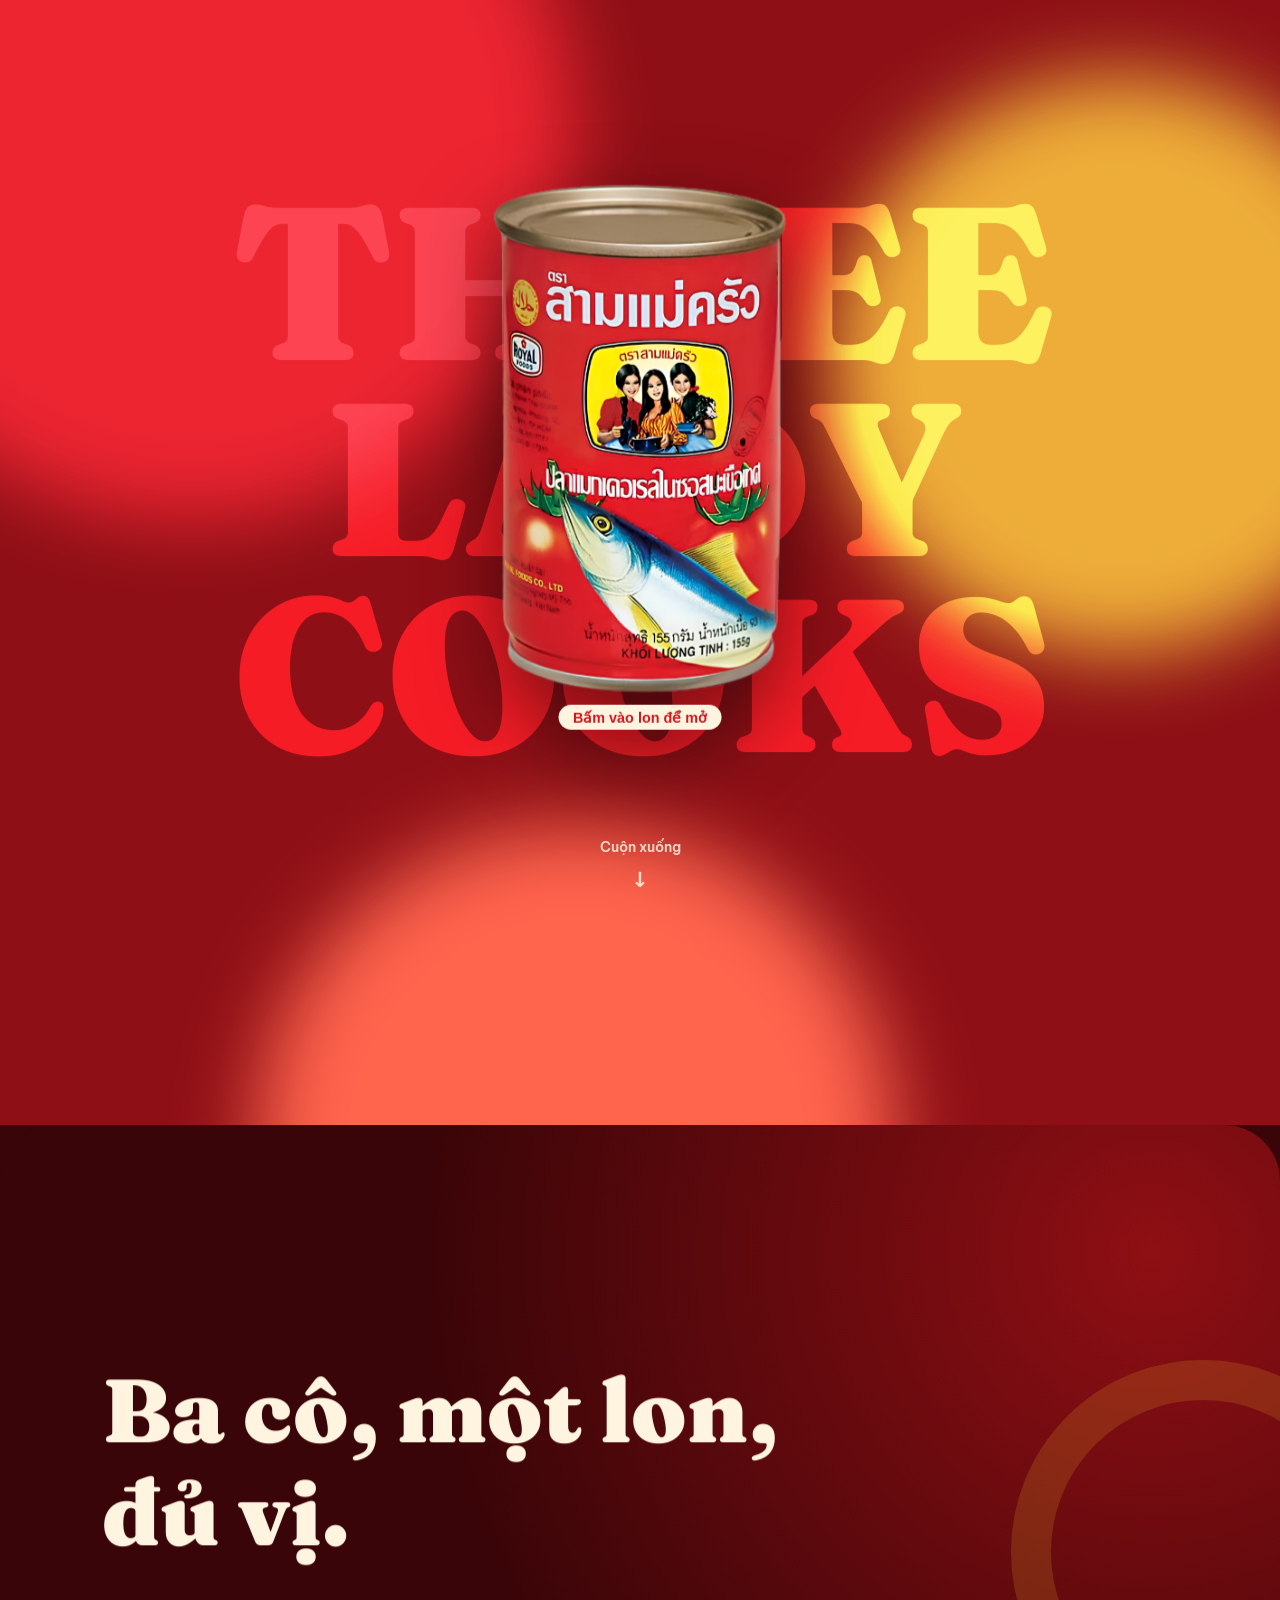
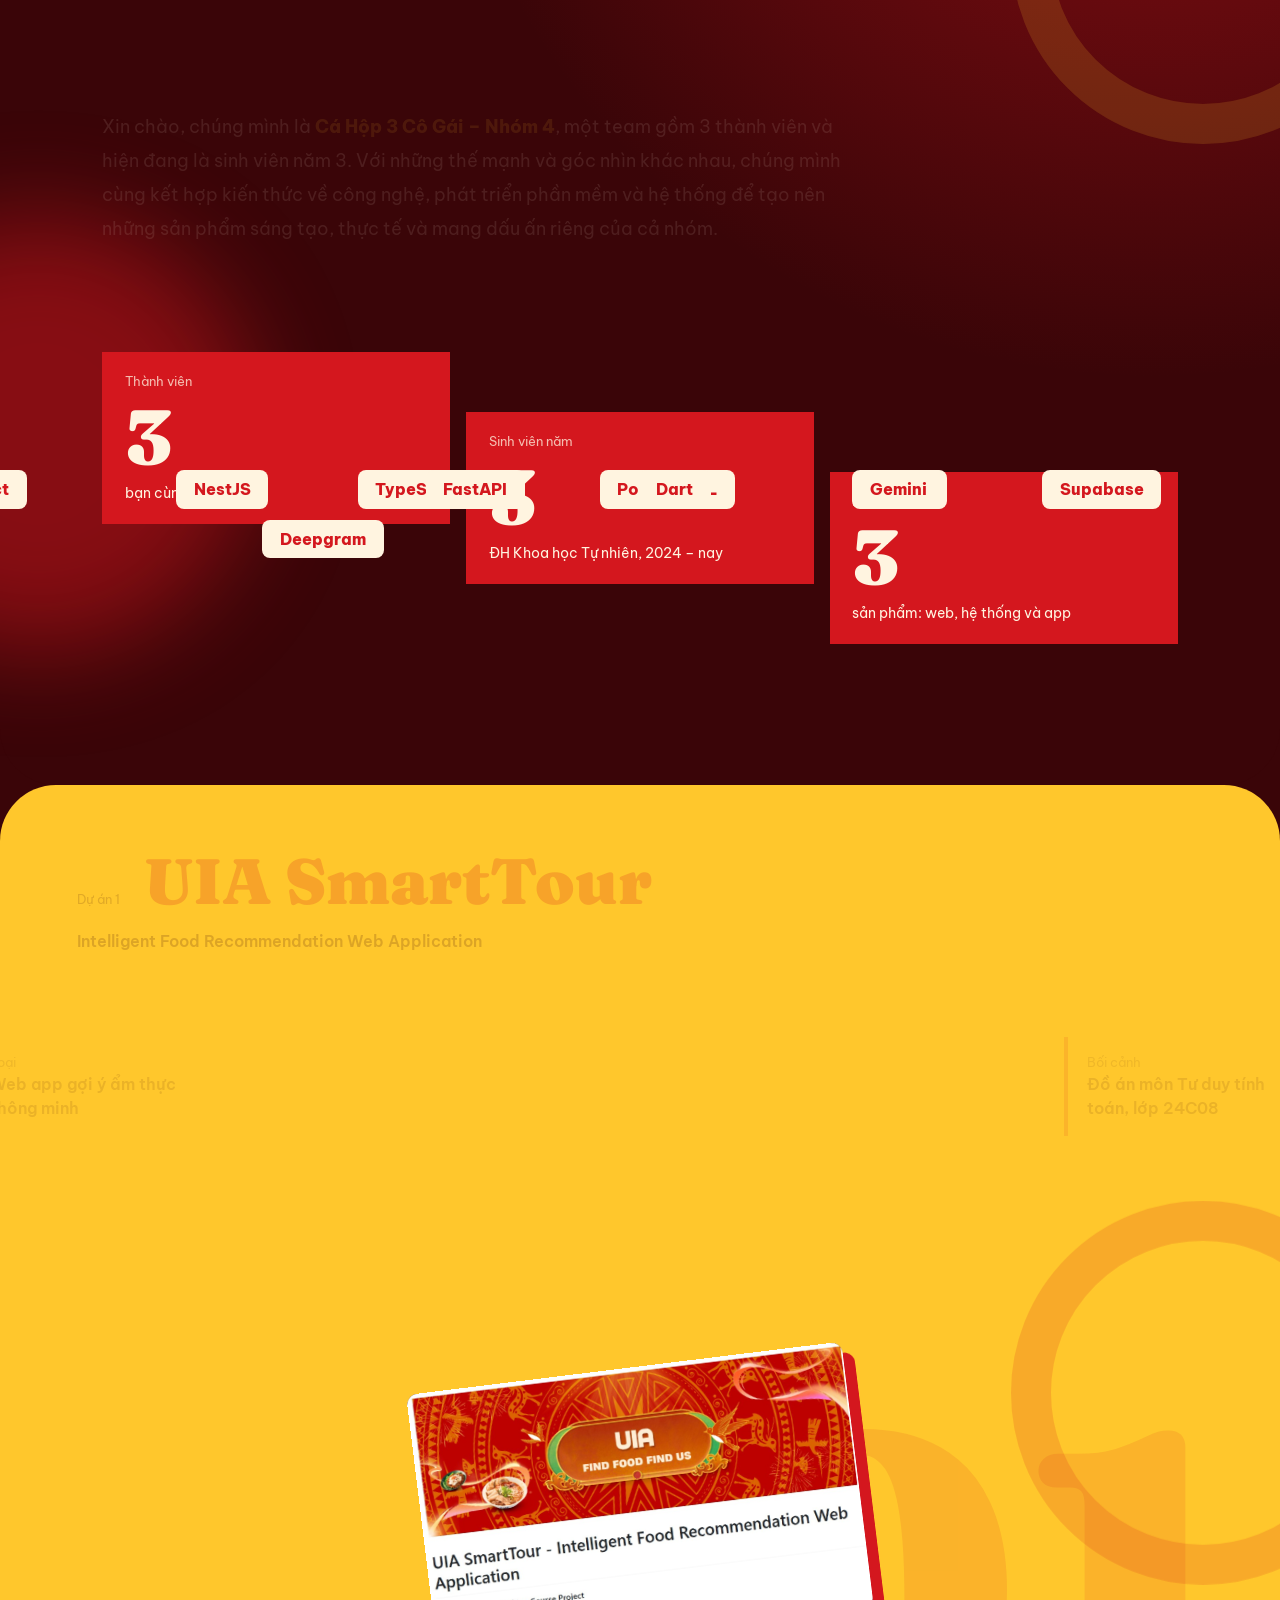
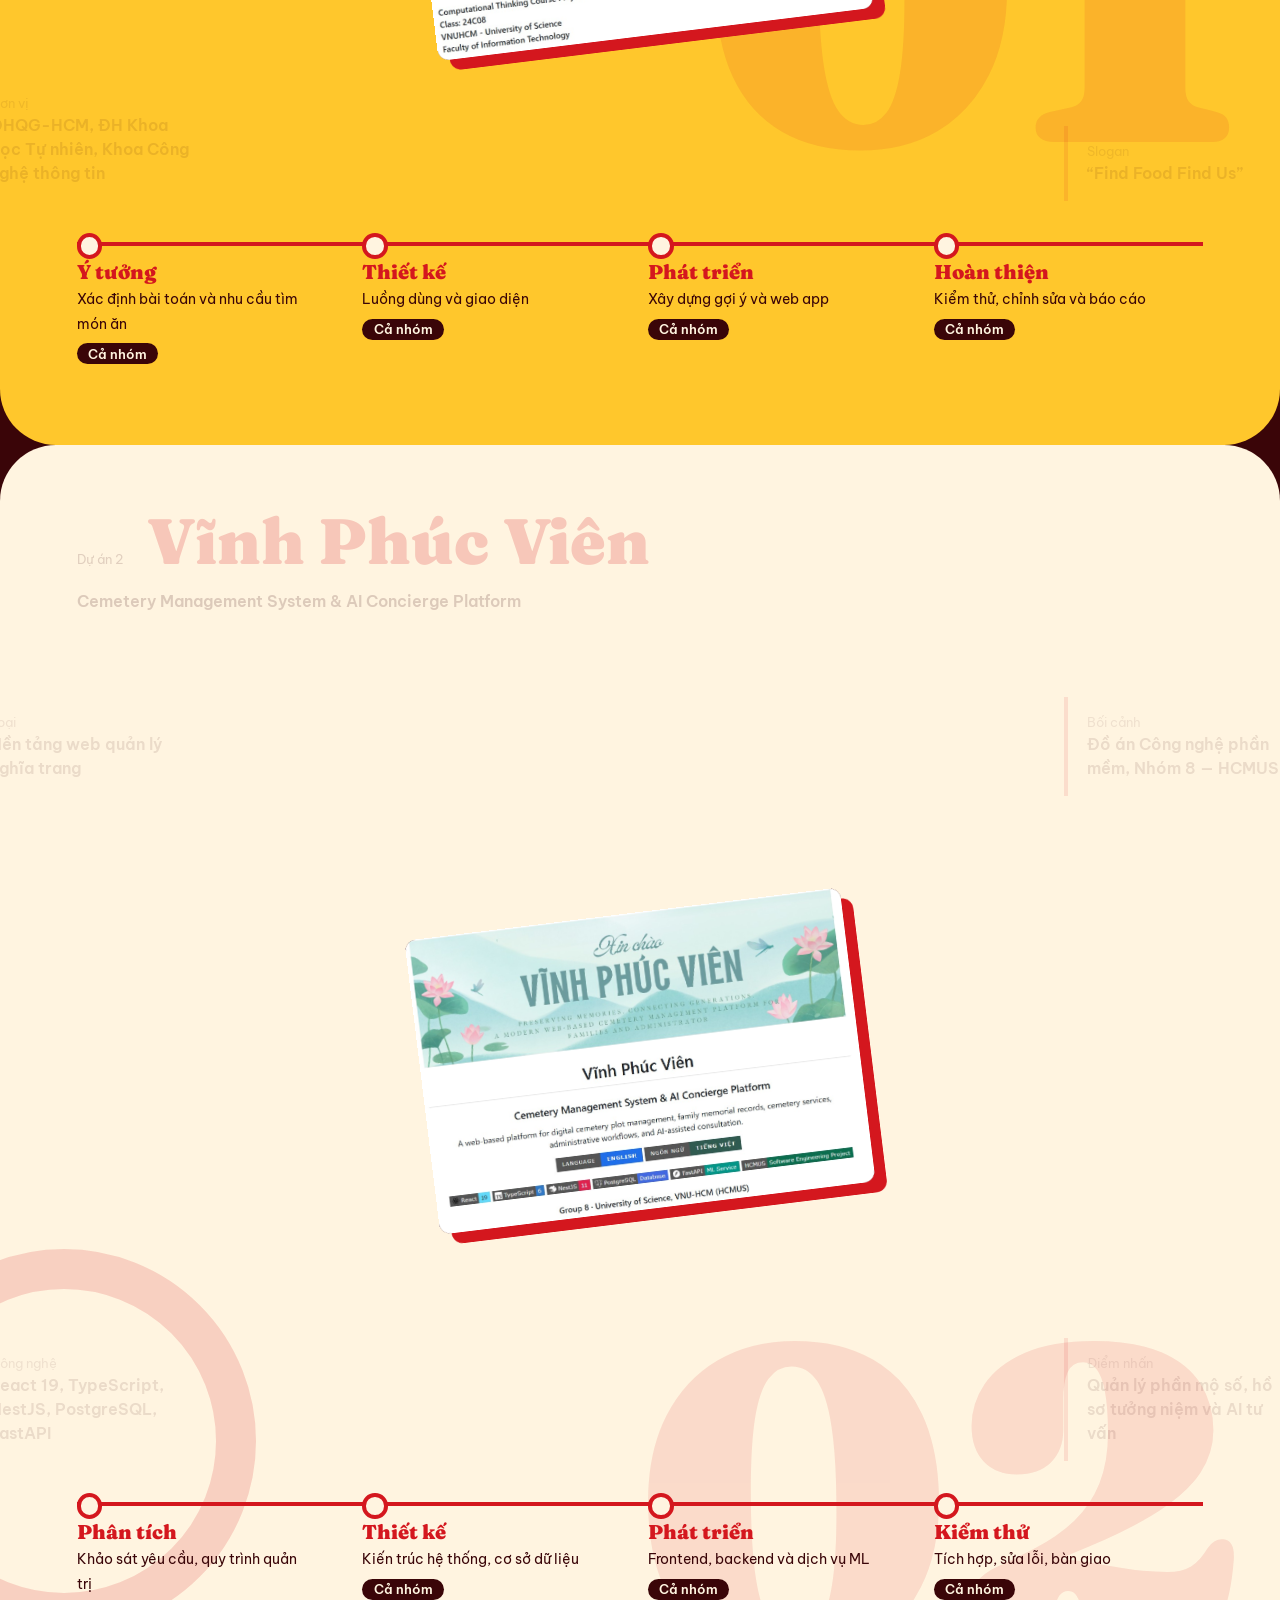
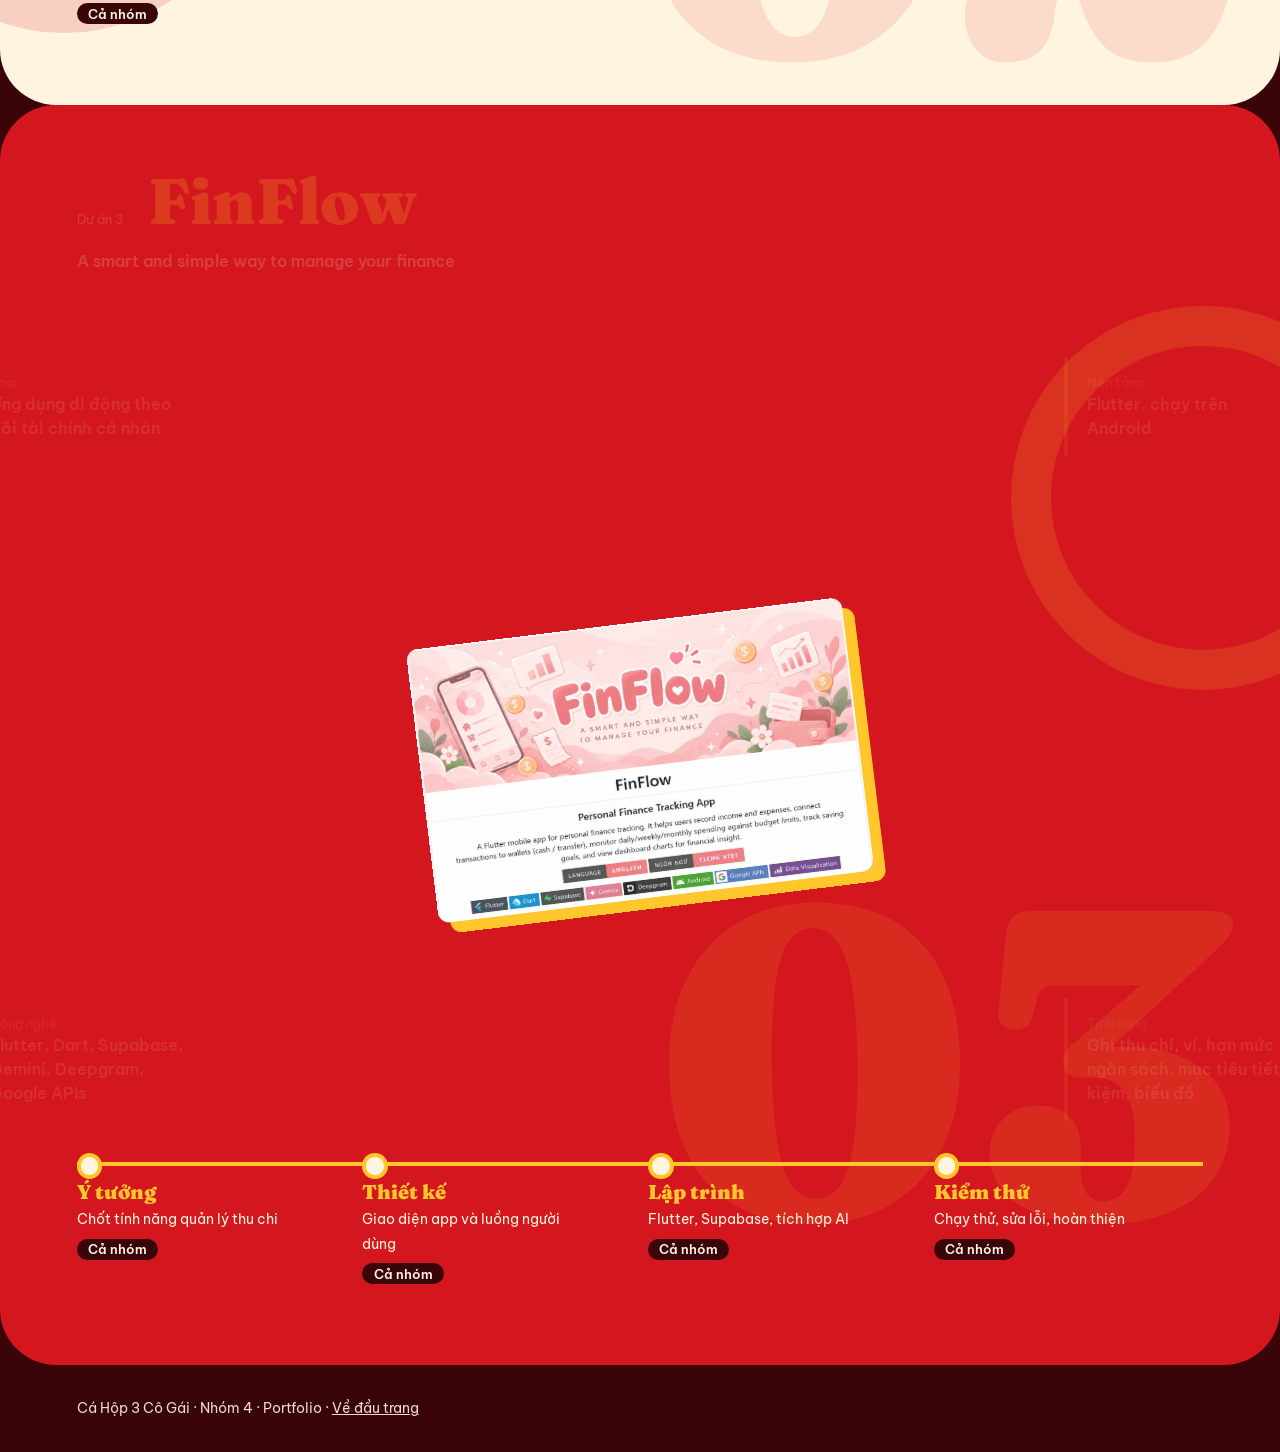
==== index.html @ 7578e7d7 "Block 1" ====
<!doctype html>
<html lang="vi">
  <head>
    <meta charset="utf-8" />
    <meta name="viewport" content="width=device-width, initial-scale=1" />
    <title>Cá Hộp 3 Cô Gái — Nhóm 4 · Portfolio</title>
    <link href="./css/fonts.css" rel="stylesheet" />
    <link href="./css/main.css" rel="stylesheet" />
  </head>
  <body>
    <!-- ============ VIEWPORT 1: HERO + LON CÁ ============
     Trạng thái do js/main.js quản lý: .hero.is-closed (mặc định) | .hero.is-open (đã mở lon, hiện 3 cô)
     Chuyển cảnh đang dùng: B "Sốt tràn" (clip-path circle, xem .wipe trong CSS) -->
    <section id="hero" class="hero is-closed">
      <div class="hero__bg" aria-hidden="true">
        <i class="blob b1 px" style="--speed: -0.08"></i>
        <i class="blob b2 px" style="--speed: 0.12"></i>
        <i class="blob b3 px" style="--speed: -0.18"></i>
      </div>
      <div class="hero__stage">
        <h1 class="hero__word px" style="--speed: -0.25">
          THREE<br />LADY<br />COOKS
        </h1>

        <button
          class="can px"
          style="--speed: 0.1"
          aria-expanded="false"
          aria-controls="cast"
        >
          <img
            src="images/can.png"
            alt="Lon cá hộp Three Lady Cooks — bấm để mở"
          />
          <span class="can__hint">Bấm vào lon để mở</span>
        </button>

        <!-- Lớp sốt tràn: chạy khi mở (.is-open) và chạy ngược khi thu về (.is-closing) -->
        <div class="wipe" aria-hidden="true"></div>

        <div class="cast" id="cast">
          <p class="cast__title">Ba cô, một lon.</p>

          <article class="lady" data-l="thu">
            <div class="lady__photo">
              <span class="lady__init" aria-hidden="true">AT</span>
              <img
                src="images/members/thu.jpg"
                alt="Huỳnh Anh Thư"
                onerror="this.remove()"
              />
            </div>
            <h2>Huỳnh Anh Thư</h2>
            <p>Kỹ thuật Phần mềm</p>
            <a class="btn" href="member.html?m=thu">Xem chi tiết</a>
          </article>
          <article class="lady" data-l="minh">
            <div class="lady__photo">
              <span class="lady__init" aria-hidden="true">NM</span>
              <img
                src="images/members/minh.jpg"
                alt="Nguyễn Ngọc Minh"
                onerror="this.remove()"
              />
            </div>
            <h2>Nguyễn Ngọc Minh</h2>
            <p>Hệ thống thông tin</p>
            <a class="btn" href="member.html?m=minh">Xem chi tiết</a>
          </article>
          <article class="lady" data-l="bang">
            <div class="lady__photo">
              <span class="lady__init" aria-hidden="true">KB</span>
              <img
                src="images/members/bang.jpg"
                alt="Mai Khánh Băng"
                onerror="this.remove()"
              />
            </div>
            <h2>Mai Khánh Băng</h2>
            <p>Kỹ thuật Phần mềm</p>
            <a class="btn" href="member.html?m=bang">Xem chi tiết</a>
          </article>

          <button class="cast__close">Đóng lon</button>
        </div>
      </div>
      <a class="hero__scroll" href="#about"
        >Cuộn xuống<i aria-hidden="true">↓</i></a
      >
    </section>

    <!-- ============ VIEWPORT 2: THÔNG TIN NHÓM ============ -->
    <section id="about" class="about">
      <i class="deco d-ring px" style="--speed: 0.22" aria-hidden="true"></i>
      <i class="deco d-blob px" style="--speed: -0.16" aria-hidden="true"></i>
      <h2 class="about__title px" style="--speed: -0.06">
        Ba cô, một lon,<br />đủ vị.
      </h2>
      <p class="about__text">
        Xin chào, chúng mình là <b>Cá Hộp 3 Cô Gái – Nhóm 4</b>, một team gồm 3
        thành viên và hiện đang là sinh viên năm 3. Với những thế mạnh và góc
        nhìn khác nhau, chúng mình cùng kết hợp kiến thức về công nghệ, phát
        triển phần mềm và hệ thống để tạo nên những sản phẩm sáng tạo, thực tế
        và mang dấu ấn riêng của cả nhóm.
      </p>

      <div class="stats">
        <div><small>Thành viên</small><b>3</b><span>bạn cùng nhóm</span></div>
        <div>
          <small>Sinh viên năm</small><b>3</b
          ><span>ĐH Khoa học Tự nhiên, 2024 – nay</span>
        </div>
        <div>
          <small>Dự án</small><b>3</b
          ><span>sản phẩm: web, hệ thống và app</span>
        </div>
      </div>

      <div class="tools" aria-label="Công nghệ nhóm đã dùng">
        <span>React</span><span>TypeScript</span><span>NestJS</span
        ><span>PostgreSQL</span><span>FastAPI</span><span>Flutter</span
        ><span>Dart</span><span>Supabase</span><span>Gemini</span
        ><span>Deepgram</span>
      </div>
    </section>

    <!-- ============ VIEWPORT 3–5: DỰ ÁN ============
     Mỗi .proj: giữa = ảnh dự án (.proj__shot, parallax), xung quanh = 4 khối thông tin (.info),
     dưới = timeline quá trình build (.tl) với chip cô nào làm giai đoạn nào.
     JS: khi section vào màn hình thì thêm .is-in, CSS vẽ đường timeline chạy dần và sáng từng chấm. -->
    <section id="p1" class="proj proj--yellow">
      <i class="deco d-ring px" style="--speed: 0.28" aria-hidden="true"></i>
      <span class="proj__ghost px" style="--speed: -0.2" aria-hidden="true"
        >01</span
      >
      <header class="proj__head">
        <small>Dự án 1</small>
        <h2>UIA SmartTour</h2>
        <p class="proj__sub">Intelligent Food Recommendation Web Application</p>
      </header>
      <div class="proj__shot px" style="--speed: 0.08">
        <img
          src="images/projects/uia-smarttour.jpg"
          alt="Banner dự án UIA SmartTour — Find Food Find Us"
          loading="lazy"
        />
      </div>
      <aside class="info i1">
        <small>Loại</small>Web app gợi ý ẩm thực thông minh
      </aside>
      <aside class="info i2">
        <small>Bối cảnh</small>Đồ án môn Tư duy tính toán, lớp 24C08
      </aside>
      <aside class="info i3">
        <small>Đơn vị</small>ĐHQG-HCM, ĐH Khoa học Tự nhiên, Khoa Công nghệ
        thông tin
      </aside>
      <aside class="info i4"><small>Slogan</small>“Find Food Find Us”</aside>
      <ol class="tl">
        <li>
          <h3>Ý tưởng</h3>
          <p>Xác định bài toán và nhu cầu tìm món ăn</p>
          <em class="who">Cả nhóm</em>
        </li>
        <li>
          <h3>Thiết kế</h3>
          <p>Luồng dùng và giao diện</p>
          <em class="who">Cả nhóm</em>
        </li>
        <li>
          <h3>Phát triển</h3>
          <p>Xây dựng gợi ý và web app</p>
          <em class="who">Cả nhóm</em>
        </li>
        <li>
          <h3>Hoàn thiện</h3>
          <p>Kiểm thử, chỉnh sửa và báo cáo</p>
          <em class="who">Cả nhóm</em>
        </li>
      </ol>
    </section>

    <section id="p2" class="proj proj--cream">
      <i class="deco d-ring px" style="--speed: -0.24" aria-hidden="true"></i>
      <span class="proj__ghost px" style="--speed: -0.2" aria-hidden="true"
        >02</span
      >
      <header class="proj__head">
        <small>Dự án 2</small>
        <h2>Vĩnh Phúc Viên</h2>
        <p class="proj__sub">
          Cemetery Management System &amp; AI Concierge Platform
        </p>
      </header>
      <div class="proj__shot px" style="--speed: 0.08">
        <img
          src="images/projects/vinh-phuc-vien.jpg"
          alt="Banner dự án Vĩnh Phúc Viên"
          loading="lazy"
        />
      </div>
      <aside class="info i1">
        <small>Loại</small>Nền tảng web quản lý nghĩa trang
      </aside>
      <aside class="info i2">
        <small>Bối cảnh</small>Đồ án Công nghệ phần mềm, Nhóm 8 — HCMUS
      </aside>
      <aside class="info i3">
        <small>Công nghệ</small>React 19, TypeScript, NestJS, PostgreSQL,
        FastAPI
      </aside>
      <aside class="info i4">
        <small>Điểm nhấn</small>Quản lý phần mộ số, hồ sơ tưởng niệm và AI tư
        vấn
      </aside>
      <ol class="tl">
        <li>
          <h3>Phân tích</h3>
          <p>Khảo sát yêu cầu, quy trình quản trị</p>
          <em class="who">Cả nhóm</em>
        </li>
        <li>
          <h3>Thiết kế</h3>
          <p>Kiến trúc hệ thống, cơ sở dữ liệu</p>
          <em class="who">Cả nhóm</em>
        </li>
        <li>
          <h3>Phát triển</h3>
          <p>Frontend, backend và dịch vụ ML</p>
          <em class="who">Cả nhóm</em>
        </li>
        <li>
          <h3>Kiểm thử</h3>
          <p>Tích hợp, sửa lỗi, bàn giao</p>
          <em class="who">Cả nhóm</em>
        </li>
      </ol>
    </section>

    <section id="p3" class="proj proj--red">
      <i class="deco d-ring px" style="--speed: 0.28" aria-hidden="true"></i>
      <span class="proj__ghost px" style="--speed: -0.2" aria-hidden="true"
        >03</span
      >
      <header class="proj__head">
        <small>Dự án 3</small>
        <h2>FinFlow</h2>
        <p class="proj__sub">A smart and simple way to manage your finance</p>
      </header>
      <div class="proj__shot px" style="--speed: 0.08">
        <img
          src="images/projects/finflow.jpg"
          alt="Banner dự án FinFlow"
          loading="lazy"
        />
      </div>
      <aside class="info i1">
        <small>Loại</small>Ứng dụng di động theo dõi tài chính cá nhân
      </aside>
      <aside class="info i2">
        <small>Nền tảng</small>Flutter, chạy trên Android
      </aside>
      <aside class="info i3">
        <small>Công nghệ</small>Flutter, Dart, Supabase, Gemini, Deepgram,
        Google APIs
      </aside>
      <aside class="info i4">
        <small>Tính năng</small>Ghi thu chi, ví, hạn mức ngân sách, mục tiêu
        tiết kiệm, biểu đồ
      </aside>
      <ol class="tl">
        <li>
          <h3>Ý tưởng</h3>
          <p>Chốt tính năng quản lý thu chi</p>
          <em class="who">Cả nhóm</em>
        </li>
        <li>
          <h3>Thiết kế</h3>
          <p>Giao diện app và luồng người dùng</p>
          <em class="who">Cả nhóm</em>
        </li>
        <li>
          <h3>Lập trình</h3>
          <p>Flutter, Supabase, tích hợp AI</p>
          <em class="who">Cả nhóm</em>
        </li>
        <li>
          <h3>Kiểm thử</h3>
          <p>Chạy thử, sửa lỗi, hoàn thiện</p>
          <em class="who">Cả nhóm</em>
        </li>
      </ol>
    </section>

    <footer class="foot">
      Cá Hộp 3 Cô Gái · Nhóm 4 · Portfolio · <a href="#hero">Về đầu trang</a>
    </footer>

    <script src="./js/main.js"></script>
  </body>
</html>
---- css/fonts.css ----
/* fraunces-vietnamese-900-normal */
@font-face {
  font-family: 'Fraunces';
  font-style: normal;
  font-display: swap;
  font-weight: 900;
  src: url(../fonts/fraunces-vietnamese-900-normal.woff2) format('woff2');
  unicode-range: U+0102-0103,U+0110-0111,U+0128-0129,U+0168-0169,U+01A0-01A1,U+01AF-01B0,U+0300-0301,U+0303-0304,U+0308-0309,U+0323,U+0329,U+1EA0-1EF9,U+20AB;
}

/* fraunces-latin-ext-900-normal */
@font-face {
  font-family: 'Fraunces';
  font-style: normal;
  font-display: swap;
  font-weight: 900;
  src: url(../fonts/fraunces-latin-ext-900-normal.woff2) format('woff2');
  unicode-range: U+0100-02BA,U+02BD-02C5,U+02C7-02CC,U+02CE-02D7,U+02DD-02FF,U+0304,U+0308,U+0329,U+1D00-1DBF,U+1E00-1E9F,U+1EF2-1EFF,U+2020,U+20A0-20AB,U+20AD-20C0,U+2113,U+2C60-2C7F,U+A720-A7FF;
}

/* fraunces-latin-900-normal */
@font-face {
  font-family: 'Fraunces';
  font-style: normal;
  font-display: swap;
  font-weight: 900;
  src: url(../fonts/fraunces-latin-900-normal.woff2) format('woff2');
  unicode-range: U+0000-00FF,U+0131,U+0152-0153,U+02BB-02BC,U+02C6,U+02DA,U+02DC,U+0304,U+0308,U+0329,U+2000-206F,U+20AC,U+2122,U+2191,U+2193,U+2212,U+2215,U+FEFF,U+FFFD;
}

/* be-vietnam-pro-vietnamese-400-normal */
@font-face {
  font-family: 'Be Vietnam Pro';
  font-style: normal;
  font-display: swap;
  font-weight: 400;
  src: url(../fonts/be-vietnam-pro-vietnamese-400-normal.woff2) format('woff2');
  unicode-range: U+0102-0103,U+0110-0111,U+0128-0129,U+0168-0169,U+01A0-01A1,U+01AF-01B0,U+0300-0301,U+0303-0304,U+0308-0309,U+0323,U+0329,U+1EA0-1EF9,U+20AB;
}

/* be-vietnam-pro-latin-ext-400-normal */
@font-face {
  font-family: 'Be Vietnam Pro';
  font-style: normal;
  font-display: swap;
  font-weight: 400;
  src: url(../fonts/be-vietnam-pro-latin-ext-400-normal.woff2) format('woff2');
  unicode-range: U+0100-02BA,U+02BD-02C5,U+02C7-02CC,U+02CE-02D7,U+02DD-02FF,U+0304,U+0308,U+0329,U+1D00-1DBF,U+1E00-1E9F,U+1EF2-1EFF,U+2020,U+20A0-20AB,U+20AD-20C0,U+2113,U+2C60-2C7F,U+A720-A7FF;
}

/* be-vietnam-pro-latin-400-normal */
@font-face {
  font-family: 'Be Vietnam Pro';
  font-style: normal;
  font-display: swap;
  font-weight: 400;
  src: url(../fonts/be-vietnam-pro-latin-400-normal.woff2) format('woff2');
  unicode-range: U+0000-00FF,U+0131,U+0152-0153,U+02BB-02BC,U+02C6,U+02DA,U+02DC,U+0304,U+0308,U+0329,U+2000-206F,U+20AC,U+2122,U+2191,U+2193,U+2212,U+2215,U+FEFF,U+FFFD;
}

/* be-vietnam-pro-vietnamese-600-normal */
@font-face {
  font-family: 'Be Vietnam Pro';
  font-style: normal;
  font-display: swap;
  font-weight: 600;
  src: url(../fonts/be-vietnam-pro-vietnamese-600-normal.woff2) format('woff2');
  unicode-range: U+0102-0103,U+0110-0111,U+0128-0129,U+0168-0169,U+01A0-01A1,U+01AF-01B0,U+0300-0301,U+0303-0304,U+0308-0309,U+0323,U+0329,U+1EA0-1EF9,U+20AB;
}

/* be-vietnam-pro-latin-ext-600-normal */
@font-face {
  font-family: 'Be Vietnam Pro';
  font-style: normal;
  font-display: swap;
  font-weight: 600;
  src: url(../fonts/be-vietnam-pro-latin-ext-600-normal.woff2) format('woff2');
  unicode-range: U+0100-02BA,U+02BD-02C5,U+02C7-02CC,U+02CE-02D7,U+02DD-02FF,U+0304,U+0308,U+0329,U+1D00-1DBF,U+1E00-1E9F,U+1EF2-1EFF,U+2020,U+20A0-20AB,U+20AD-20C0,U+2113,U+2C60-2C7F,U+A720-A7FF;
}

/* be-vietnam-pro-latin-600-normal */
@font-face {
  font-family: 'Be Vietnam Pro';
  font-style: normal;
  font-display: swap;
  font-weight: 600;
  src: url(../fonts/be-vietnam-pro-latin-600-normal.woff2) format('woff2');
  unicode-range: U+0000-00FF,U+0131,U+0152-0153,U+02BB-02BC,U+02C6,U+02DA,U+02DC,U+0304,U+0308,U+0329,U+2000-206F,U+20AC,U+2122,U+2191,U+2193,U+2212,U+2215,U+FEFF,U+FFFD;
}

/* be-vietnam-pro-vietnamese-800-normal */
@font-face {
  font-family: 'Be Vietnam Pro';
  font-style: normal;
  font-display: swap;
  font-weight: 800;
  src: url(../fonts/be-vietnam-pro-vietnamese-800-normal.woff2) format('woff2');
  unicode-range: U+0102-0103,U+0110-0111,U+0128-0129,U+0168-0169,U+01A0-01A1,U+01AF-01B0,U+0300-0301,U+0303-0304,U+0308-0309,U+0323,U+0329,U+1EA0-1EF9,U+20AB;
}

/* be-vietnam-pro-latin-ext-800-normal */
@font-face {
  font-family: 'Be Vietnam Pro';
  font-style: normal;
  font-display: swap;
  font-weight: 800;
  src: url(../fonts/be-vietnam-pro-latin-ext-800-normal.woff2) format('woff2');
  unicode-range: U+0100-02BA,U+02BD-02C5,U+02C7-02CC,U+02CE-02D7,U+02DD-02FF,U+0304,U+0308,U+0329,U+1D00-1DBF,U+1E00-1E9F,U+1EF2-1EFF,U+2020,U+20A0-20AB,U+20AD-20C0,U+2113,U+2C60-2C7F,U+A720-A7FF;
}

/* be-vietnam-pro-latin-800-normal */
@font-face {
  font-family: 'Be Vietnam Pro';
  font-style: normal;
  font-display: swap;
  font-weight: 800;
  src: url(../fonts/be-vietnam-pro-latin-800-normal.woff2) format('woff2');
  unicode-range: U+0000-00FF,U+0131,U+0152-0153,U+02BB-02BC,U+02C6,U+02DA,U+02DC,U+0304,U+0308,U+0329,U+2000-206F,U+20AC,U+2122,U+2191,U+2193,U+2212,U+2215,U+FEFF,U+FFFD;
}
---- css/main.css ----
/* ===== Cá Hộp 3 Cô Gái — palette lấy từ bao bì lon =====
   Font: Fraunces 900 (tiêu đề) + Be Vietnam Pro (nội dung), đều có bộ glyph tiếng Việt đầy đủ,
   được nhúng sẵn trong /fonts nên không phụ thuộc mạng. */
:root {
  --tomato: #d4171e; /* đỏ lon */
  --sauce: #8e0f16; /* đỏ sốt đậm */
  --deep: #3a0508; /* nền tối */
  --yolk: #ffc72c; /* vàng nhãn */
  --cream: #fff4e0; /* trắng kem */
  --fish: #8db4d8; /* xanh vảy cá, dùng ít */
  --display: "Fraunces", "Be Vietnam Pro", Georgia, serif;
  --body: "Be Vietnam Pro", system-ui, sans-serif;
  --nav-h: 0px;
  --h-hero: 125vh; /* chiều cao viewport 1 (hero) */
  --h-sec: 140vh; /* chiều cao các viewport còn lại */
}
* {
  box-sizing: border-box;
  margin: 0;
}
html {
  scroll-behavior: smooth;
}
body {
  font: 400 16px/1.7 var(--body);
  background: var(--deep);
  color: var(--cream);
}
a {
  color: inherit;
}
small {
  font-size: 0.8rem;
  opacity: 0.75;
}
:focus-visible {
  outline: 3px solid var(--yolk);
  outline-offset: 3px;
}
/* .px = phần tử parallax. JS đặt transform: translate3d(0, scrollY * var(--speed), 0) */
.px {
  will-change: transform;
}

/* ===== HERO ===== */
.hero {
  position: relative;
  min-height: var(--h-hero);
  overflow: hidden;
  background: var(--sauce);
  isolation: isolate;
}
/* .hero__stage cao đúng 1 màn hình, dính ở đầu hero: lon + 3 cô luôn nằm giữa màn hình đầu tiên
   dù hero đã được kéo cao hơn */
.hero__stage {
  position: absolute;
  inset: 0 0 auto 0;
  height: 100vh;
  display: grid;
  place-items: center;
}
.hero__scroll {
  position: absolute;
  z-index: 2;
  top: calc(100vh - 4rem);
  left: 50%;
  translate: -50% 0;
  display: grid;
  justify-items: center;
  gap: 0.2rem;
  font-weight: 600;
  font-size: 0.85rem;
  text-decoration: none;
  color: var(--cream);
  opacity: 0.85;
  transition: opacity 0.3s;
}
.hero__scroll i {
  font-style: normal;
  font-size: 1.3rem;
  animation: nudge 1.6s ease-in-out infinite;
}
@keyframes nudge {
  50% {
    translate: 0 6px;
  }
}
.hero.is-open .hero__scroll {
  opacity: 0;
  pointer-events: none;
}
.hero__bg .blob {
  position: absolute;
  border-radius: 50%;
  filter: blur(40px);
  mix-blend-mode: screen;
}
.b1 {
  width: 60vw;
  height: 60vw;
  left: -15vw;
  top: -20vw;
  background: var(--tomato);
}
.b2 {
  width: 45vw;
  height: 45vw;
  right: -10vw;
  top: 10vh;
  background: var(--yolk);
  opacity: 0.85;
}
.b3 {
  width: 50vw;
  height: 50vw;
  left: 20vw;
  bottom: -25vw;
  background: #ff5a3c;
}
.hero__word {
  position: absolute;
  z-index: 0;
  font: 400 clamp(4rem, 17vw, 15rem)/0.9 var(--display);
  text-align: center;
  color: var(--cream);
  opacity: 0.92;
  mix-blend-mode: overlay;
  letter-spacing: -0.02em;
  transition: opacity 0.6s;
}
.can {
  position: relative;
  z-index: 2;
  border: 0;
  background: none;
  cursor: pointer;
  width: min(clamp(180px, 26vw, 320px), 34vh); /* không cao quá ~60% màn hình */
  transition:
    transform 0.5s cubic-bezier(0.3, 1.4, 0.5, 1),
    opacity 0.4s;
  filter: drop-shadow(0 30px 40px rgba(0, 0, 0, 0.5));
}
.can img {
  display: block;
  width: 100%;
}
.can:hover {
  transform: translateY(-8px) rotate(-2deg);
}
.can__hint {
  position: absolute;
  left: 50%;
  bottom: -2.2rem;
  translate: -50% 0;
  white-space: nowrap;
  font-weight: 600;
  font-size: 0.9rem;
  background: var(--cream);
  color: var(--tomato);
  padding: 0.3rem 0.9rem;
  border-radius: 99px;
}

/* lớp chuyển cảnh B: sốt tràn từ tâm lon */
.wipe {
  position: absolute;
  inset: 0;
  z-index: 3;
  background: var(--tomato);
  pointer-events: none;
  clip-path: circle(0 at 50% 55%);
  transition: clip-path 0.8s cubic-bezier(0.7, 0, 0.3, 1);
}
.hero.is-open .wipe {
  clip-path: circle(0 at 50% 55%);
  animation: wipe 1.2s cubic-bezier(0.7, 0, 0.3, 1);
}
@keyframes wipe {
  0% {
    clip-path: circle(0 at 50% 55%);
  }
  45% {
    clip-path: circle(150% at 50% 55%);
  }
  100% {
    clip-path: circle(150% at 50% 55%);
    opacity: 0;
  }
}

/* trạng thái mở lon */
.hero.is-open .can {
  transform: translateY(120%) scale(0.6);
  opacity: 0;
  pointer-events: none;
  transition-delay: 0.35s;
}
.hero.is-open .hero__word {
  opacity: 0.35;
}

/* thu 3 cô về lon: chạy NGƯỢC hiệu ứng sốt tràn (JS thêm .is-closing rồi tự gỡ) */
.hero.is-closing .wipe {
  animation: wipe 1.2s cubic-bezier(0.7, 0, 0.3, 1) reverse both;
}
.hero.is-closing .can {
  transition-delay: 0.45s;
}

/* trạng thái khôi phục: mở sẵn, không animation (JS thêm .is-restored rồi gỡ sau 1 frame) */
.hero.is-restored * {
  animation: none !important;
  transition: none !important;
}

/* 3 cô */
.cast {
  position: absolute;
  inset: 0;
  z-index: 2;
  display: grid;
  grid-template-columns: repeat(3, minmax(0, 1fr));
  align-content: center;
  align-items: start;
  gap: 2vw;
  padding: 0 8vw;
  opacity: 0;
  visibility: hidden;
  transition:
    opacity 0.3s,
    visibility 0s 0.3s;
}
.hero.is-open .cast {
  opacity: 1;
  visibility: visible;
  transition:
    opacity 0.4s 0.5s,
    visibility 0s;
}
.cast__title {
  grid-column: 1/-1;
  text-align: center;
  font: 900 clamp(1.6rem, 4vw, 3rem)/1.2 var(--display);
}
.lady {
  background: var(--cream);
  color: var(--deep);
  border: 6px solid var(--yolk);
  border-radius: 22px;
  padding: 1rem;
  text-align: center;
  box-shadow:
    0 0 0 4px var(--tomato),
    0 20px 40px rgba(0, 0, 0, 0.35);
}
.lady {
  transition: scale 0.4s cubic-bezier(0.3, 1.4, 0.5, 1);
}
.hero.is-closed .lady {
  scale: 0.7; /* co lại dần khi thu về lon */
}
.hero.is-open .lady {
  transition-delay: 0.5s;
}
.lady:nth-of-type(1) {
  rotate: -3deg;
}
.lady:nth-of-type(3) {
  rotate: 3deg;
}
.lady:nth-of-type(2) {
  translate: 0 -18px;
}
.lady__photo {
  position: relative;
  overflow: hidden;
  aspect-ratio: 3/4;
  max-height: 38vh;
  width: 100%;
  border-radius: 12px;
  background: linear-gradient(160deg, var(--yolk), var(--tomato));
  display: grid;
  place-items: center;
  color: var(--cream);
  margin-bottom: 0.8rem;
}
.lady[data-l="minh"] .lady__photo {
  background: linear-gradient(160deg, var(--fish), #3d6f9e);
}
.lady[data-l="bang"] .lady__photo {
  background: linear-gradient(160deg, #ffd9a8, var(--tomato));
}
.lady__init {
  font: 900 clamp(3rem, 7vw, 5.5rem) / 1 var(--display);
  text-shadow: 0 4px 0 rgba(58, 5, 8, 0.25);
}
/* ảnh thật (images/members/*.jpg) phủ lên chữ cái viết tắt; không có file thì tự bỏ */
.lady__photo img,
.m-photo img {
  position: absolute;
  inset: 0;
  width: 100%;
  height: 100%;
  object-fit: cover;
  border-radius: inherit;
}
.lady h2 {
  font: 900 1.45rem/1.25 var(--display);
  color: var(--tomato);
  margin-bottom: 0.1rem;
}
.lady p {
  margin-bottom: 0.8rem;
  font-weight: 600;
  font-size: 0.95rem;
}
.btn,
.cast__close,
.back {
  display: inline-block;
  font: 600 0.9rem var(--body);
  text-decoration: none;
  cursor: pointer;
  border: 0;
  background: var(--tomato);
  color: var(--cream);
  padding: 0.55rem 1.2rem;
  border-radius: 99px;
}
.btn:hover,
.cast__close:hover,
.back:hover {
  background: var(--sauce);
}
.cast__close {
  grid-column: 1/-1;
  justify-self: center;
  background: var(--cream);
  color: var(--tomato);
}

/* ===== ABOUT ===== */
.about {
  position: relative;
  overflow: hidden; /* chặn vòng tròn trang trí tràn ngang + giữ góc bo */
  min-height: var(--h-sec);
  padding: 16vh 8vw 12vh;
  background: var(--deep);
  display: grid;
  gap: 3.5rem;
  align-content: center;
  background-image: radial-gradient(
    circle at 90% 10%,
    rgba(212, 23, 30, 0.55),
    transparent 45%
  );
}
.about__title {
  font: 900 clamp(2.5rem, 7vw, 6rem)/1.15 var(--display);
}
.about__text {
  max-width: 62ch;
  font-size: 1.15rem;
  line-height: 1.85;
}
.about__text b {
  color: var(--yolk);
}
.stats {
  display: grid;
  grid-template-columns: repeat(3, 1fr);
  gap: 1rem;
}
.stats div {
  background: var(--tomato);
  padding: 1.2rem 1.4rem;
  display: grid;
  gap: 0.1rem;
}
.stats b {
  font: 900 clamp(3rem, 6vw, 5rem)/1.1 var(--display);
  color: var(--cream);
}
.stats span {
  font-size: 0.9rem;
}
.tools {
  display: flex;
  flex-wrap: wrap;
  gap: 0.7rem;
}
.tools span {
  background: var(--cream);
  color: var(--tomato);
  font-weight: 800;
  padding: 0.5rem 1.1rem;
  border-radius: 8px;
  line-height: 1.4;
}

/* ===== PROJECTS ===== */
.proj {
  min-height: var(--h-sec);
  padding: 12vh 6vw 9vh;
  display: grid;
  gap: 2rem 2.5rem;
  position: relative;
  overflow: hidden;
  grid-template-columns: 1fr 2.2fr 1fr;
  grid-template-rows: auto 1fr auto;
  grid-template-areas: "head head head" "i1 shot i2" "tl tl tl";
}
.proj--yellow {
  background: var(--yolk);
  color: var(--deep);
  --ink: var(--tomato);
}
.proj--cream {
  background: var(--cream);
  color: var(--deep);
  --ink: var(--tomato);
}
.proj--red {
  background: var(--tomato);
  color: var(--cream);
  --ink: var(--yolk);
}
.proj__head {
  grid-area: head;
  display: flex;
  flex-wrap: wrap;
  align-items: baseline;
  gap: 0.5rem 1.5rem;
}
.proj__head h2 {
  font: 900 clamp(2rem, 5vw, 4.5rem)/1.2 var(--display);
  color: var(--ink);
}
.proj__sub {
  flex-basis: 100%;
  font-weight: 600;
  opacity: 0.85;
}
.proj__shot {
  grid-area: shot;
  align-self: center;
  overflow: hidden;
  border-radius: 14px;
  background: var(--deep);
  box-shadow: 14px 14px 0 var(--ink);
}
.proj__shot img {
  display: block;
  width: 100%;
  height: auto; /* giữ nguyên tỉ lệ ảnh, không cắt chữ */
}
.info {
  padding: 1rem 1.2rem;
  border-left: 4px solid var(--ink);
  font-weight: 600;
  line-height: 1.5;
  align-self: start;
}
.info small {
  display: block;
  font-weight: 400;
}
.i1 {
  grid-area: i1;
}
.i2 {
  grid-area: i2;
}
.i3 {
  grid-area: i1;
  align-self: end;
}
.i4 {
  grid-area: i2;
  align-self: end;
}

/* timeline quá trình build: đây là chuỗi thật nên mới đánh dấu bằng chấm nối */
.tl {
  grid-area: tl;
  list-style: none;
  padding: 0;
  display: grid;
  grid-template-columns: repeat(4, 1fr);
  gap: 1rem;
  position: relative;
  padding-top: 1.6rem;
}
.tl::before {
  content: "";
  position: absolute;
  left: 0;
  right: 0;
  top: 0.55rem;
  height: 4px;
  background: var(--ink);
  transform-origin: left;
} /* JS: scaleX 0→1 khi vào màn hình */
.tl li {
  position: relative;
  display: grid;
  gap: 0.15rem;
  align-content: start;
}
.tl li::before {
  content: "";
  position: absolute;
  left: 0;
  top: -1.6rem;
  width: 1.1rem;
  height: 1.1rem;
  border-radius: 50%;
  background: var(--cream);
  border: 4px solid var(--ink);
}
.tl h3 {
  font: 900 1.25rem/1.3 var(--display);
  color: var(--ink);
}
.tl p {
  font-size: 0.9rem;
  max-width: 26ch;
}
.who {
  display: inline-block;
  font: 600 0.8rem var(--body);
  font-style: normal;
  padding: 0.15rem 0.7rem;
  border-radius: 99px;
  margin: 0.3rem 0.3rem 0 0;
  justify-self: start;
  background: var(--deep);
  color: var(--cream);
}
.who[data-l="thu"] {
  background: var(--yolk);
  color: var(--deep);
}
.who[data-l="minh"] {
  background: var(--fish);
  color: var(--deep);
}
.who[data-l="bang"] {
  background: var(--cream);
  color: var(--tomato);
  box-shadow: inset 0 0 0 2px var(--tomato);
}

.foot {
  padding: 2rem 6vw;
  background: var(--deep);
  font-size: 0.85rem;
  opacity: 0.9;
}

/* timeline vẽ dần khi cuộn tới (class .js do main.js thêm vào <html>) */
.js .tl::before {
  transform: scaleX(0);
  transition: transform 1.2s cubic-bezier(0.6, 0, 0.2, 1);
}
.js .tl li::before {
  background: var(--deep);
  transition: background 0.3s;
}
.js .tl li {
  opacity: 0.35;
  transition: opacity 0.5s;
}
.js .proj.is-in .tl::before {
  transform: scaleX(1);
}
.js .proj.is-in .tl li {
  opacity: 1;
}
.js .proj.is-in .tl li::before {
  background: var(--cream);
}
.js .proj.is-in .tl li:nth-child(1),
.js .proj.is-in .tl li:nth-child(1)::before {
  transition-delay: 0.2s;
}
.js .proj.is-in .tl li:nth-child(2),
.js .proj.is-in .tl li:nth-child(2)::before {
  transition-delay: 0.5s;
}
.js .proj.is-in .tl li:nth-child(3),
.js .proj.is-in .tl li:nth-child(3)::before {
  transition-delay: 0.8s;
}
.js .proj.is-in .tl li:nth-child(4),
.js .proj.is-in .tl li:nth-child(4)::before {
  transition-delay: 1.1s;
}
@media (max-width: 820px) {
  .js .tl::before {
    transform: scaleY(0);
    transform-origin: top;
  }
  .js .proj.is-in .tl::before {
    transform: scaleY(1);
  }
}

/* ===== TRANG THÀNH VIÊN ===== */
.member {
  --c: var(--yolk);
  background: var(--tomato);
}
.member[data-m="minh"] {
  --c: var(--fish);
}
.member[data-m="bang"] {
  --c: var(--cream);
}
.back {
  position: fixed;
  top: 14px;
  left: 4vw;
  z-index: 50;
  background: var(--cream);
  color: var(--tomato);
}
.m {
  min-height: var(--h-sec);
  position: relative;
  overflow: hidden;
  display: grid;
  grid-template-columns: 1fr 1fr 1fr;
  align-items: center;
  gap: 2rem;
  padding: 8rem 6vw 6rem;
  background: linear-gradient(160deg, var(--tomato), var(--sauce));
}
.m-bg {
  position: absolute;
  left: 0;
  right: 0;
  top: 14vh;
  text-align: center;
  white-space: nowrap;
  font: 900 clamp(4rem, 12vw, 13rem)/1.3 var(--display);
  color: var(--cream);
  opacity: 0.14;
  pointer-events: none;
}
.m-photo {
  position: relative;
  grid-column: 2;
  grid-row: 1;
  aspect-ratio: 3/4;
  border-radius: 200px 200px 16px 16px;
  overflow: hidden;
  background: linear-gradient(var(--c), var(--yolk));
  display: grid;
  place-items: center;
  color: var(--deep);
  box-shadow: 12px 12px 0 var(--deep);
}
.m-init {
  font: 900 clamp(5rem, 11vw, 9rem) / 1 var(--display);
  opacity: 0.55;
}
.m-main {
  grid-column: 1;
  grid-row: 1;
  position: relative;
}
.m-main h2 {
  font: 900 clamp(2.2rem, 4vw, 3.8rem)/1.2 var(--display);
  margin-bottom: 0.4rem;
  color: var(--c);
}
.m-role {
  font-weight: 800;
  font-size: 1.1rem;
  margin-bottom: 1rem;
}
.m-bio {
  max-width: 48ch;
  margin-bottom: 1.4rem;
}
.m-main .tools span {
  font-size: 0.9rem;
  padding: 0.4rem 0.9rem;
}
.m-side {
  grid-column: 3;
  grid-row: 1;
  position: relative;
  background: var(--deep);
  padding: 1.5rem;
  border-radius: 14px;
}
.m-side h3 {
  font: 900 1.15rem/1.3 var(--display);
  color: var(--c);
  margin: 0 0 0.5rem;
}
.m-side p {
  margin-bottom: 1.2rem;
}
.m-side ul {
  padding-left: 1.1rem;
  margin-bottom: 1.2rem;
  display: grid;
  gap: 0.5rem;
}

/* ===== RESPONSIVE ===== */
@media (max-width: 820px) {
  :root {
    --h-hero: 110vh;
    --h-sec: 100vh;
  }
  .proj__shot {
    box-shadow: 8px 8px 0 var(--ink);
  }
  .cast {
    grid-template-columns: 1fr;
    gap: 0.8rem;
    padding: 0 12vw;
    align-content: start;
    overflow-y: auto;
    padding-top: 1rem;
  }
  .lady {
    display: grid;
    grid-template-columns: 90px 1fr;
    text-align: left;
    gap: 0 1rem;
    rotate: none !important;
    translate: none !important;
  }
  .lady__photo {
    grid-row: 1/4;
    aspect-ratio: 1;
  }
  .stats {
    grid-template-columns: 1fr;
  }
  .proj {
    grid-template-columns: 1fr;
    grid-template-rows: none;
    grid-template-areas: "head" "shot" "i1" "i2" "tl";
  }
  .i3 {
    grid-area: i1;
  }
  .i4 {
    grid-area: i2;
  }
  .tl {
    grid-template-columns: 1fr;
    padding: 0 0 0 1.8rem;
    gap: 1.4rem;
  }
  .tl::before {
    top: 0;
    bottom: 0;
    left: 0.5rem;
    right: auto;
    width: 4px;
    height: auto;
  }
  .tl li::before {
    left: -1.8rem;
    top: 0.25rem;
  }
  .m {
    grid-template-columns: 1fr;
  }
  .m-photo,
  .m-main,
  .m-side {
    grid-column: 1;
    grid-row: auto;
  }
  .m-photo {
    max-width: 260px;
  }
}

/* ===== PARALLAX GIỮA CÁC VIEWPORT =====
   JS (main.js) gắn class .stack lên <html> rồi ghi --cover / --e / --r vào từng section.
   Không có JS hoặc bật "giảm chuyển động" thì các biến lấy giá trị mặc định = trang tĩnh. */
.stack section {
  position: sticky; /* top do JS đặt: dính khi đáy section chạm đáy màn hình */
  transform-origin: 50% calc(100% - 50vh);
  scale: calc(1 - var(--cover, 0) * 0.12);
  border-radius: calc(var(--r, 0) * 56px);
  will-change: scale;
}
.stack .foot {
  position: relative;
}
/* lớp tối phủ dần lên viewport bị đè */
.stack section::after {
  content: "";
  position: absolute;
  inset: 0;
  z-index: 60;
  background: var(--deep);
  opacity: calc(var(--cover, 0) * 0.7);
  pointer-events: none;
}
/* hero: chữ to phóng dần ra khi rời viewport 1 */
.hero__word {
  scale: calc(1 + var(--cover, 0) * 0.5);
}
.hero__stage {
  opacity: calc(1 - var(--cover, 0) * 0.5);
}

/* các lớp trang trí parallax trong từng viewport */
.deco {
  position: absolute;
  z-index: 0;
  border-radius: 50%;
  pointer-events: none;
}
.d-ring {
  width: 30vw;
  height: 30vw;
  right: -9vw;
  top: 14vh;
  border: 3.2vw solid var(--ink, var(--yolk));
  opacity: 0.16;
}
.d-blob {
  width: 34vw;
  height: 34vw;
  left: -14vw;
  bottom: 6vh;
  background: var(--tomato);
  filter: blur(50px);
  opacity: 0.5;
}
.proj:nth-of-type(even) .d-ring {
  right: auto;
  left: -10vw;
  top: auto;
  bottom: 14vh;
}
.proj__ghost {
  position: absolute;
  z-index: 0;
  right: 3vw;
  bottom: 4vh;
  font: 900 clamp(12rem, 34vw, 36rem) / 1 var(--display);
  color: var(--ink);
  opacity: 0.11;
  pointer-events: none;
  user-select: none;
}
.about > *:not(.deco),
.proj > *:not(.deco):not(.proj__ghost) {
  position: relative;
  z-index: 1;
}

/* nội dung trượt / xoay / phóng vào khi viewport lộ ra (--e: 0 → 1) */
.proj__shot {
  scale: calc(0.8 + 0.2 * var(--e, 1));
  rotate: calc((1 - var(--e, 1)) * -7deg);
}
.proj .i1,
.proj .i3 {
  translate: calc((1 - var(--e, 1)) * -110px) 0;
  opacity: calc(0.1 + 0.9 * var(--e, 1));
}
.proj .i2,
.proj .i4 {
  translate: calc((1 - var(--e, 1)) * 110px) 0;
  opacity: calc(0.1 + 0.9 * var(--e, 1));
}
.proj__head {
  translate: 0 calc((1 - var(--e, 1)) * -50px);
  opacity: calc(0.2 + 0.8 * var(--e, 1));
}
.about__text {
  translate: 0 calc((1 - var(--e, 1)) * 60px);
  opacity: calc(0.1 + 0.9 * var(--e, 1));
}
.stats div:nth-child(1) {
  translate: 0 calc((1 - var(--e, 1)) * 110px);
}
.stats div:nth-child(2) {
  translate: 0 calc((1 - var(--e, 1)) * 170px);
}
.stats div:nth-child(3) {
  translate: 0 calc((1 - var(--e, 1)) * 230px);
}
.tools span:nth-child(odd) {
  translate: calc((1 - var(--e, 1)) * -160px) 0;
}
.tools span:nth-child(even) {
  translate: calc((1 - var(--e, 1)) * 160px) 0;
}
/* trang thành viên không xếp chồng: trả các thẻ chip về đúng chỗ */
.member .tools span {
  translate: none;
}

@media (prefers-reduced-motion: reduce) {
  html {
    scroll-behavior: auto;
  }
  *,
  *::before,
  *::after {
    animation-duration: 0.01ms !important;
    transition-duration: 0.01ms !important;
  }
  .px {
    translate: none !important;
  }
}
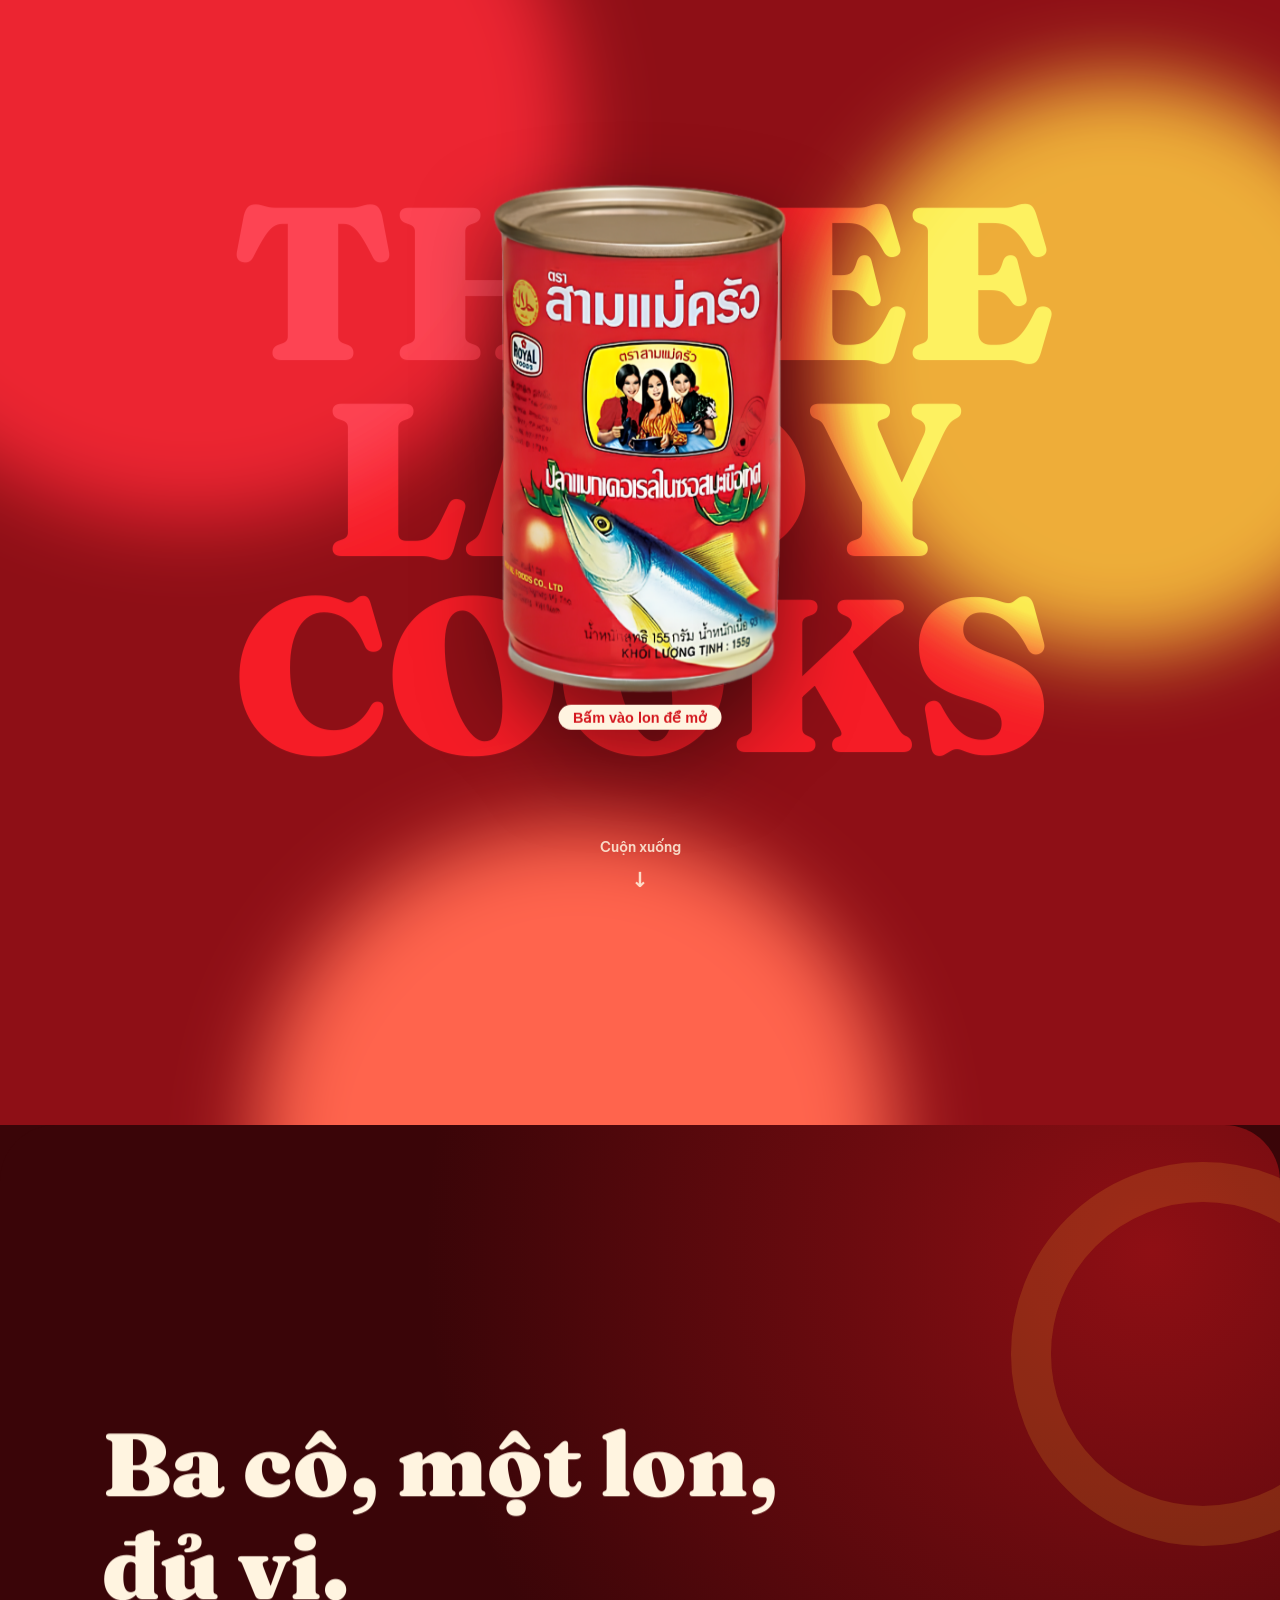
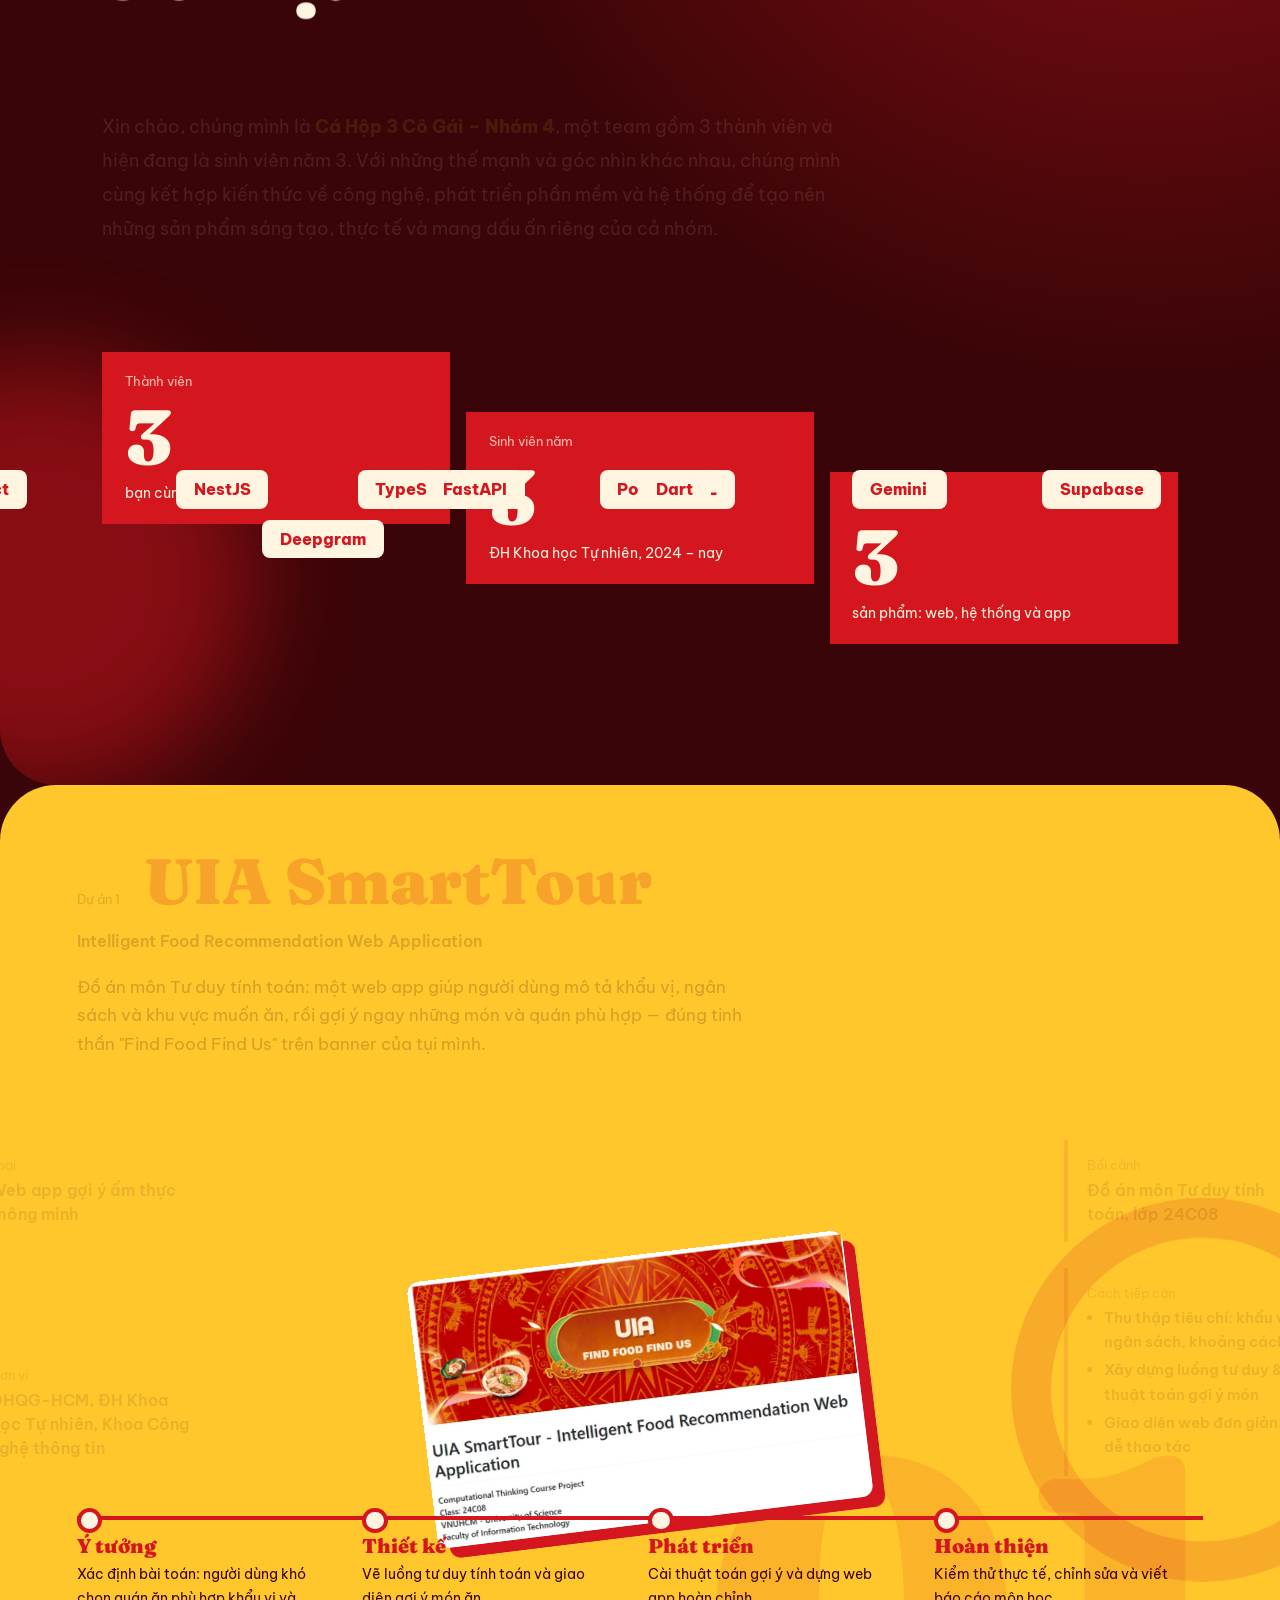
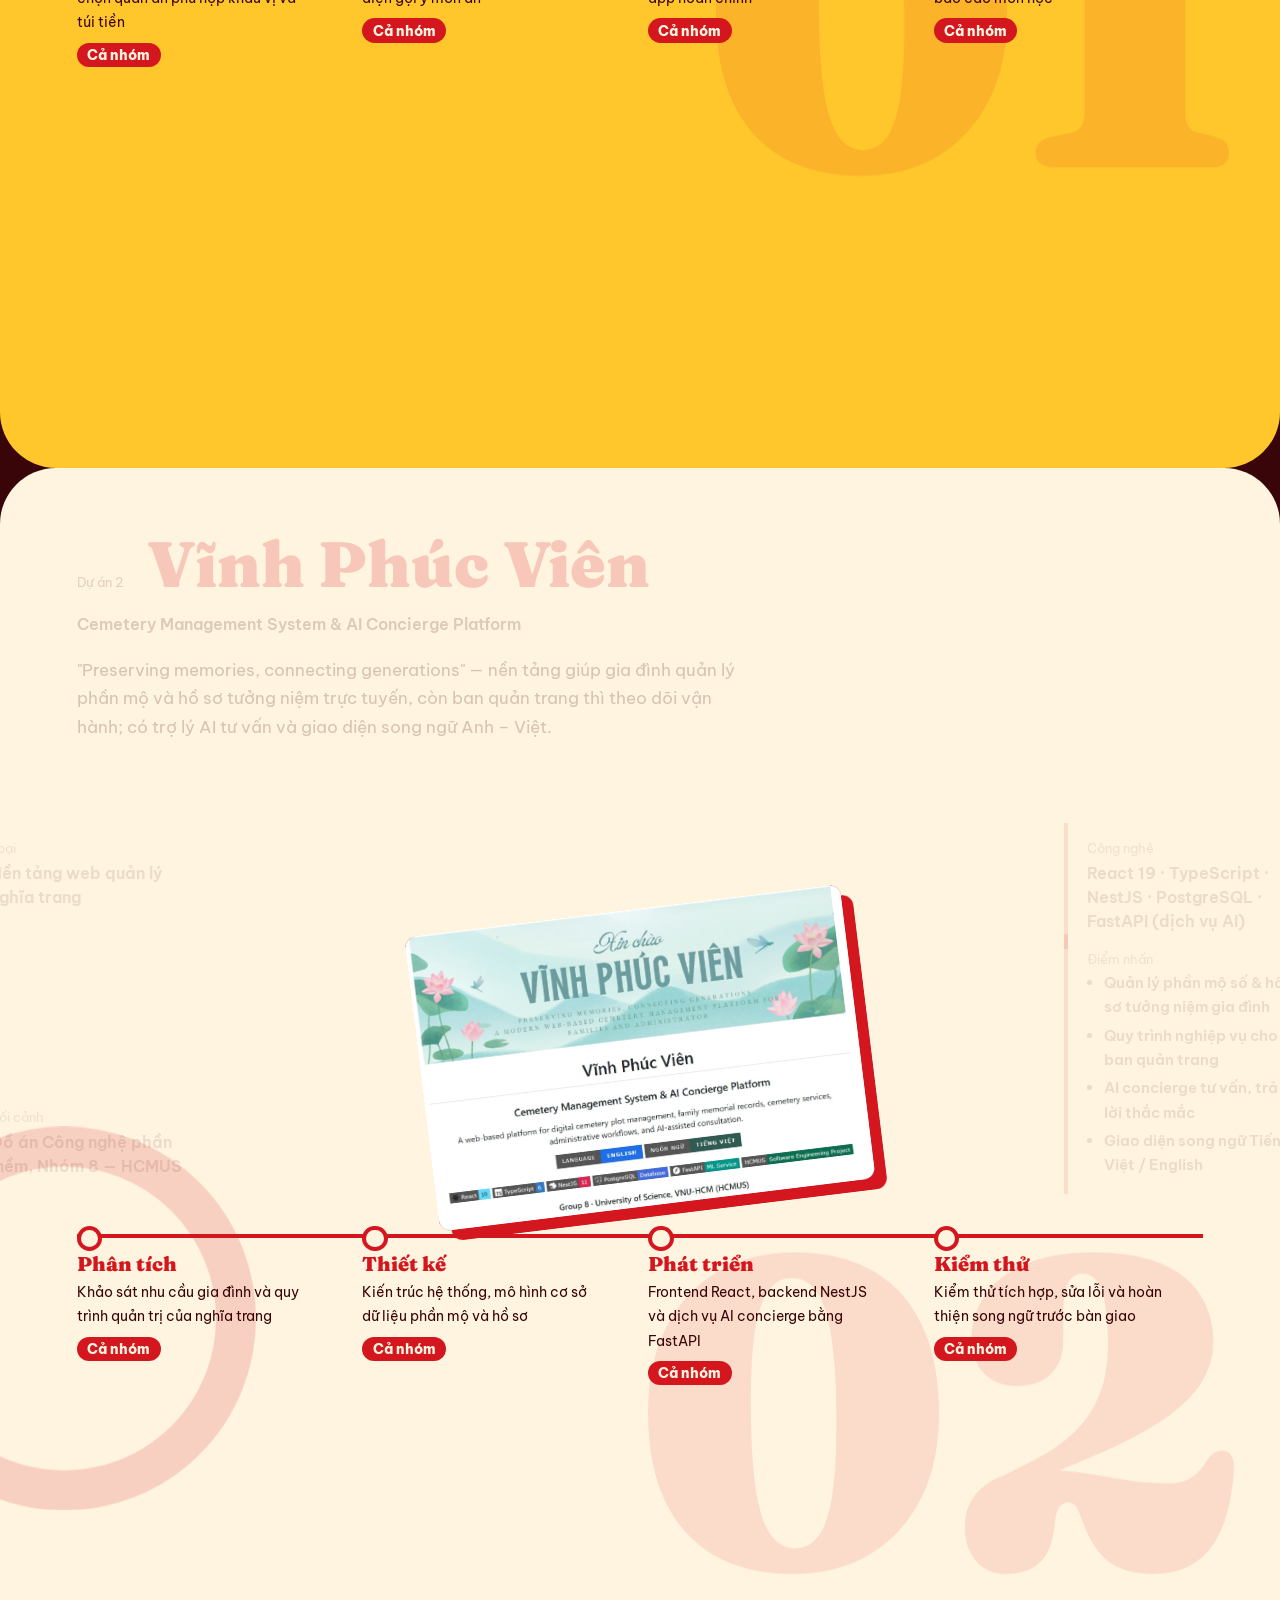
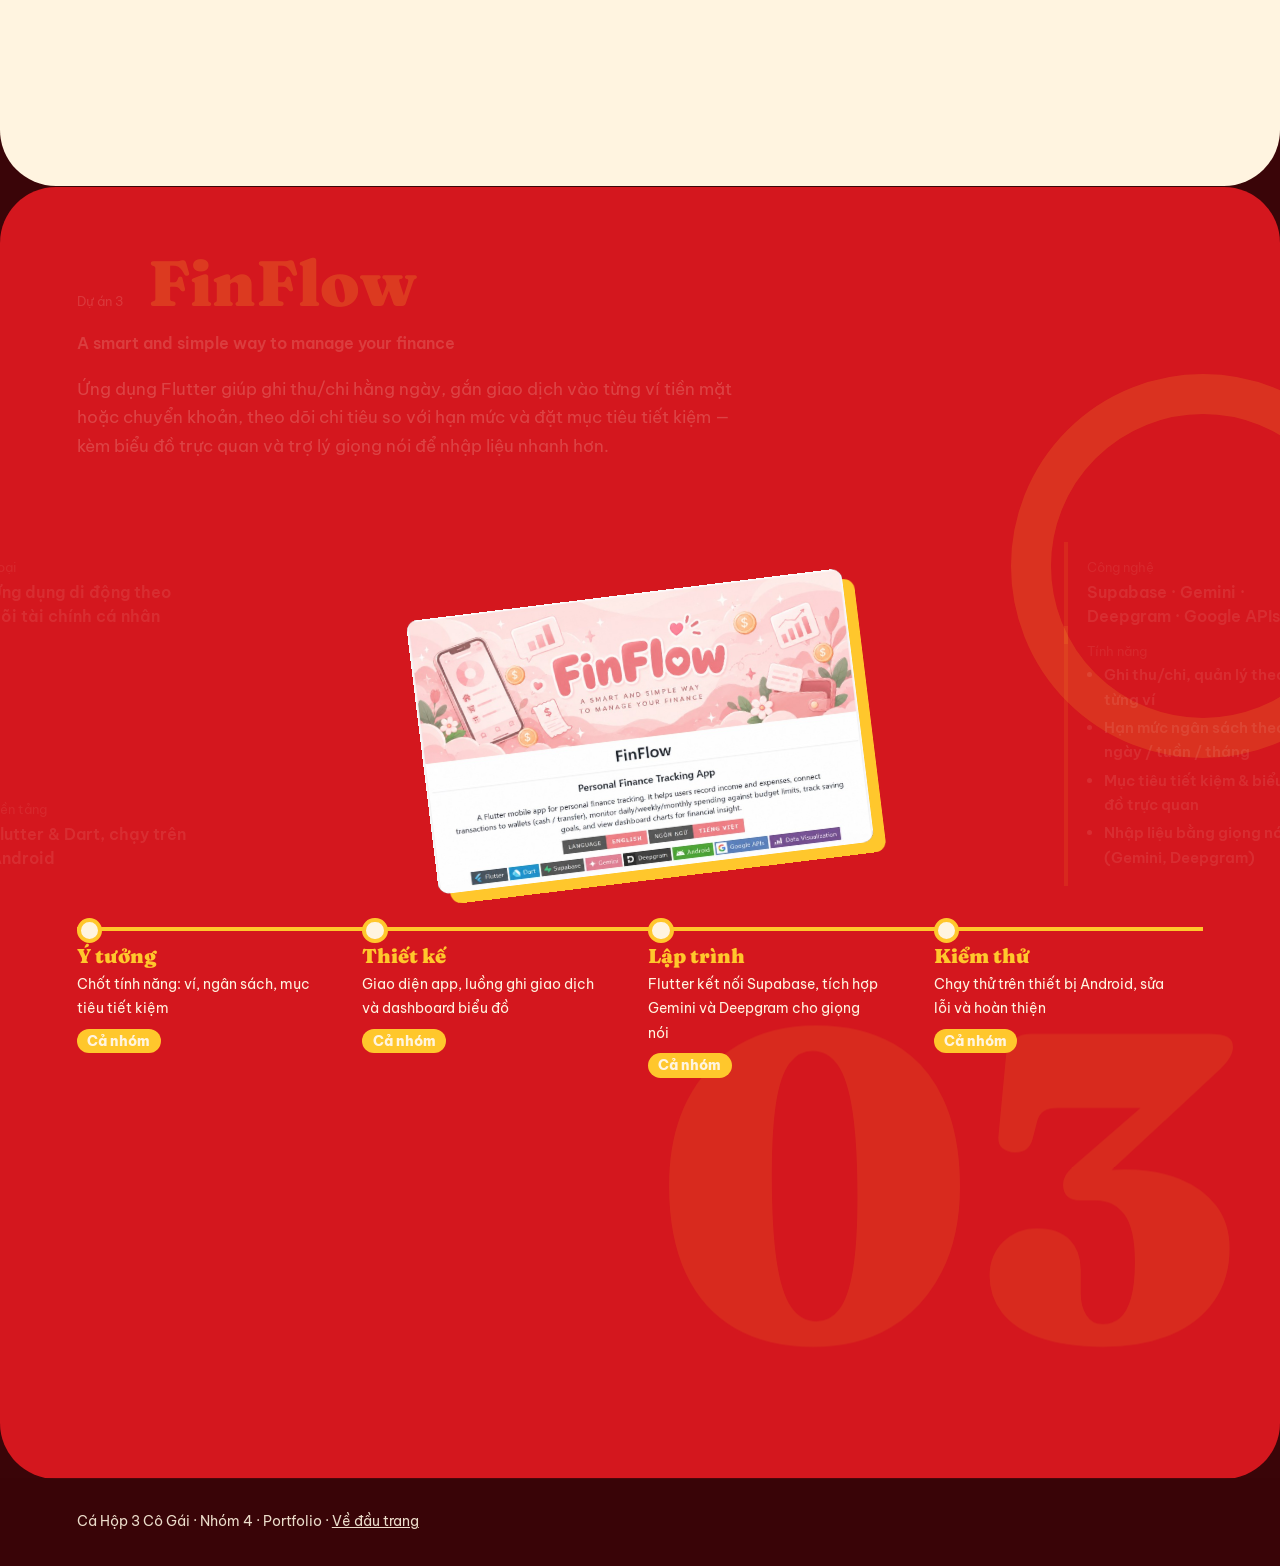
==== commit 889cb0b9: "Chỉnh web xíu" ====
--- a/index.html
+++ b/index.html
@@ -137,6 +137,11 @@
         <small>Dự án 1</small>
         <h2>UIA SmartTour</h2>
         <p class="proj__sub">Intelligent Food Recommendation Web Application</p>
+        <p class="proj__desc">
+          Đồ án môn Tư duy tính toán: một web app giúp người dùng mô tả khẩu vị,
+          ngân sách và khu vực muốn ăn, rồi gợi ý ngay những món và quán phù hợp
+          — đúng tinh thần "Find Food Find Us" trên banner của tụi mình.
+        </p>
       </header>
       <div class="proj__shot px" style="--speed: 0.08">
         <img
@@ -148,36 +153,47 @@
       <aside class="info i1">
         <small>Loại</small>Web app gợi ý ẩm thực thông minh
       </aside>
-      <aside class="info i2">
-        <small>Bối cảnh</small>Đồ án môn Tư duy tính toán, lớp 24C08
-      </aside>
       <aside class="info i3">
         <small>Đơn vị</small>ĐHQG-HCM, ĐH Khoa học Tự nhiên, Khoa Công nghệ
         thông tin
       </aside>
-      <aside class="info i4"><small>Slogan</small>“Find Food Find Us”</aside>
+      <aside class="info i2">
+        <small>Bối cảnh</small>Đồ án môn Tư duy tính toán, lớp 24C08
+      </aside>
+      <aside class="info i4">
+        <small>Cách tiếp cận</small>
+        <ul>
+          <li>Thu thập tiêu chí: khẩu vị, ngân sách, khoảng cách</li>
+          <li>Xây dựng luồng tư duy &amp; thuật toán gợi ý món</li>
+          <li>Giao diện web đơn giản, dễ thao tác</li>
+        </ul>
+      </aside>
       <ol class="tl">
         <li>
           <h3>Ý tưởng</h3>
-          <p>Xác định bài toán và nhu cầu tìm món ăn</p>
+          <p>
+            Xác định bài toán: người dùng khó chọn quán ăn phù hợp khẩu vị và
+            túi tiền
+          </p>
           <em class="who">Cả nhóm</em>
         </li>
         <li>
           <h3>Thiết kế</h3>
-          <p>Luồng dùng và giao diện</p>
+          <p>Vẽ luồng tư duy tính toán và giao diện gợi ý món ăn</p>
           <em class="who">Cả nhóm</em>
         </li>
         <li>
           <h3>Phát triển</h3>
-          <p>Xây dựng gợi ý và web app</p>
+          <p>Cài thuật toán gợi ý và dựng web app hoàn chỉnh</p>
           <em class="who">Cả nhóm</em>
         </li>
         <li>
           <h3>Hoàn thiện</h3>
-          <p>Kiểm thử, chỉnh sửa và báo cáo</p>
+          <p>Kiểm thử thực tế, chỉnh sửa và viết báo cáo môn học</p>
           <em class="who">Cả nhóm</em>
         </li>
       </ol>
+      <div class="proj__dwell" aria-hidden="true"></div>
     </section>
 
     <section id="p2" class="proj proj--cream">
@@ -191,6 +207,12 @@
         <p class="proj__sub">
           Cemetery Management System &amp; AI Concierge Platform
         </p>
+        <p class="proj__desc">
+          "Preserving memories, connecting generations" — nền tảng giúp gia đình
+          quản lý phần mộ và hồ sơ tưởng niệm trực tuyến, còn ban quản trang thì
+          theo dõi vận hành; có trợ lý AI tư vấn và giao diện song ngữ Anh –
+          Việt.
+        </p>
       </header>
       <div class="proj__shot px" style="--speed: 0.08">
         <img
@@ -202,39 +224,49 @@
       <aside class="info i1">
         <small>Loại</small>Nền tảng web quản lý nghĩa trang
       </aside>
+      <aside class="info i3">
+        <small>Bối cảnh</small>Đồ án Công nghệ phần mềm, Nhóm 8 — HCMUS
+      </aside>
       <aside class="info i2">
-        <small>Bối cảnh</small>Đồ án Công nghệ phần mềm, Nhóm 8 — HCMUS
-      </aside>
-      <aside class="info i3">
-        <small>Công nghệ</small>React 19, TypeScript, NestJS, PostgreSQL,
-        FastAPI
+        <small>Công nghệ</small>React 19 · TypeScript · NestJS · PostgreSQL ·
+        FastAPI (dịch vụ AI)
       </aside>
       <aside class="info i4">
-        <small>Điểm nhấn</small>Quản lý phần mộ số, hồ sơ tưởng niệm và AI tư
-        vấn
+        <small>Điểm nhấn</small>
+        <ul>
+          <li>Quản lý phần mộ số &amp; hồ sơ tưởng niệm gia đình</li>
+          <li>Quy trình nghiệp vụ cho ban quản trang</li>
+          <li>AI concierge tư vấn, trả lời thắc mắc</li>
+          <li>Giao diện song ngữ Tiếng Việt / English</li>
+        </ul>
       </aside>
       <ol class="tl">
         <li>
           <h3>Phân tích</h3>
-          <p>Khảo sát yêu cầu, quy trình quản trị</p>
+          <p>Khảo sát nhu cầu gia đình và quy trình quản trị của nghĩa trang</p>
           <em class="who">Cả nhóm</em>
         </li>
         <li>
           <h3>Thiết kế</h3>
-          <p>Kiến trúc hệ thống, cơ sở dữ liệu</p>
+          <p>Kiến trúc hệ thống, mô hình cơ sở dữ liệu phần mộ và hồ sơ</p>
           <em class="who">Cả nhóm</em>
         </li>
         <li>
           <h3>Phát triển</h3>
-          <p>Frontend, backend và dịch vụ ML</p>
+          <p>
+            Frontend React, backend NestJS và dịch vụ AI concierge bằng FastAPI
+          </p>
           <em class="who">Cả nhóm</em>
         </li>
         <li>
           <h3>Kiểm thử</h3>
-          <p>Tích hợp, sửa lỗi, bàn giao</p>
+          <p>
+            Kiểm thử tích hợp, sửa lỗi và hoàn thiện song ngữ trước bàn giao
+          </p>
           <em class="who">Cả nhóm</em>
         </li>
       </ol>
+      <div class="proj__dwell" aria-hidden="true"></div>
     </section>
 
     <section id="p3" class="proj proj--red">
@@ -246,6 +278,12 @@
         <small>Dự án 3</small>
         <h2>FinFlow</h2>
         <p class="proj__sub">A smart and simple way to manage your finance</p>
+        <p class="proj__desc">
+          Ứng dụng Flutter giúp ghi thu/chi hằng ngày, gắn giao dịch vào từng ví
+          tiền mặt hoặc chuyển khoản, theo dõi chi tiêu so với hạn mức và đặt
+          mục tiêu tiết kiệm — kèm biểu đồ trực quan và trợ lý giọng nói để nhập
+          liệu nhanh hơn.
+        </p>
       </header>
       <div class="proj__shot px" style="--speed: 0.08">
         <img
@@ -257,39 +295,46 @@
       <aside class="info i1">
         <small>Loại</small>Ứng dụng di động theo dõi tài chính cá nhân
       </aside>
+      <aside class="info i3">
+        <small>Nền tảng</small>Flutter &amp; Dart, chạy trên Android
+      </aside>
       <aside class="info i2">
-        <small>Nền tảng</small>Flutter, chạy trên Android
-      </aside>
-      <aside class="info i3">
-        <small>Công nghệ</small>Flutter, Dart, Supabase, Gemini, Deepgram,
-        Google APIs
+        <small>Công nghệ</small>Supabase · Gemini · Deepgram · Google APIs
       </aside>
       <aside class="info i4">
-        <small>Tính năng</small>Ghi thu chi, ví, hạn mức ngân sách, mục tiêu
-        tiết kiệm, biểu đồ
+        <small>Tính năng</small>
+        <ul>
+          <li>Ghi thu/chi, quản lý theo từng ví</li>
+          <li>Hạn mức ngân sách theo ngày / tuần / tháng</li>
+          <li>Mục tiêu tiết kiệm &amp; biểu đồ trực quan</li>
+          <li>Nhập liệu bằng giọng nói (Gemini, Deepgram)</li>
+        </ul>
       </aside>
       <ol class="tl">
         <li>
           <h3>Ý tưởng</h3>
-          <p>Chốt tính năng quản lý thu chi</p>
+          <p>Chốt tính năng: ví, ngân sách, mục tiêu tiết kiệm</p>
           <em class="who">Cả nhóm</em>
         </li>
         <li>
           <h3>Thiết kế</h3>
-          <p>Giao diện app và luồng người dùng</p>
+          <p>Giao diện app, luồng ghi giao dịch và dashboard biểu đồ</p>
           <em class="who">Cả nhóm</em>
         </li>
         <li>
           <h3>Lập trình</h3>
-          <p>Flutter, Supabase, tích hợp AI</p>
+          <p>
+            Flutter kết nối Supabase, tích hợp Gemini và Deepgram cho giọng nói
+          </p>
           <em class="who">Cả nhóm</em>
         </li>
         <li>
           <h3>Kiểm thử</h3>
-          <p>Chạy thử, sửa lỗi, hoàn thiện</p>
+          <p>Chạy thử trên thiết bị Android, sửa lỗi và hoàn thiện</p>
           <em class="who">Cả nhóm</em>
         </li>
       </ol>
+      <div class="proj__dwell" aria-hidden="true"></div>
     </section>
 
     <footer class="foot">
--- a/css/main.css
+++ b/css/main.css
@@ -399,6 +399,10 @@
 }
 
 /* ===== PROJECTS ===== */
+.proj__dwell {
+  grid-column: 1/-1;
+  height: 32vh;
+}
 .proj {
   min-height: var(--h-sec);
   padding: 12vh 6vw 9vh;
@@ -440,6 +444,13 @@
   flex-basis: 100%;
   font-weight: 600;
   opacity: 0.85;
+}
+.proj__desc {
+  flex-basis: 100%; /* xuống dòng riêng trong .proj__head (vốn là flex) */
+  max-width: 62ch;
+  margin-top: 0.6rem;
+  font-size: 1.05rem;
+  line-height: 1.7;
 }
 .proj__shot {
   grid-area: shot;
@@ -464,6 +475,17 @@
 .info small {
   display: block;
   font-weight: 400;
+  opacity: 0.75;
+  margin-bottom: 0.15rem;
+}
+.info ul {
+  margin: 0;
+  padding-left: 1.1em;
+  font-size: 0.95rem;
+  line-height: 1.6;
+}
+.info li + li {
+  margin-top: 0.25rem;
 }
 .i1 {
   grid-area: i1;
@@ -517,6 +539,20 @@
   border-radius: 50%;
   background: var(--cream);
   border: 4px solid var(--ink);
+}
+.tl .who {
+  display: inline-block;
+  margin-top: 0.35rem;
+  padding: 0.2rem 0.65rem;
+  border-radius: 999px;
+  background: var(--ink);
+  color: var(--cream);
+  font-style: normal;
+  font-weight: 800;
+  font-size: 0.85rem;
+}
+.proj--cream .tl .who {
+  color: var(--cream);
 }
 .tl h3 {
   font: 900 1.25rem/1.3 var(--display);
@@ -746,13 +782,17 @@
   .proj {
     grid-template-columns: 1fr;
     grid-template-rows: none;
-    grid-template-areas: "head" "shot" "i1" "i2" "tl";
+    /* i1/i3 và i2/i4 dùng chung area trên desktop (xếp bằng align-self trong 1 ô cao);
+       trên mobile mỗi ô chỉ cao bằng nội dung nên phải tách thành hàng riêng, không thì đè chữ lên nhau */
+    grid-template-areas: "head" "shot" "i1" "i3" "i2" "i4" "tl";
   }
   .i3 {
-    grid-area: i1;
+    grid-area: i3;
+    align-self: start;
   }
   .i4 {
-    grid-area: i2;
+    grid-area: i4;
+    align-self: start;
   }
   .tl {
     grid-template-columns: 1fr;
@@ -791,7 +831,7 @@
 .stack section {
   position: sticky; /* top do JS đặt: dính khi đáy section chạm đáy màn hình */
   transform-origin: 50% calc(100% - 50vh);
-  scale: calc(1 - var(--cover, 0) * 0.12);
+  scale: calc(1 - var(--cover, 0) * 0.08);
   border-radius: calc(var(--r, 0) * 56px);
   will-change: scale;
 }
@@ -805,7 +845,8 @@
   inset: 0;
   z-index: 60;
   background: var(--deep);
-  opacity: calc(var(--cover, 0) * 0.7);
+  /* cover*cover: tối chậm lúc mới bắt đầu che, đủ thời gian đọc nốt phần cuối (timeline) */
+  opacity: calc(var(--cover, 0) * var(--cover, 0) * 0.55);
   pointer-events: none;
 }
 /* hero: chữ to phóng dần ra khi rời viewport 1 */
